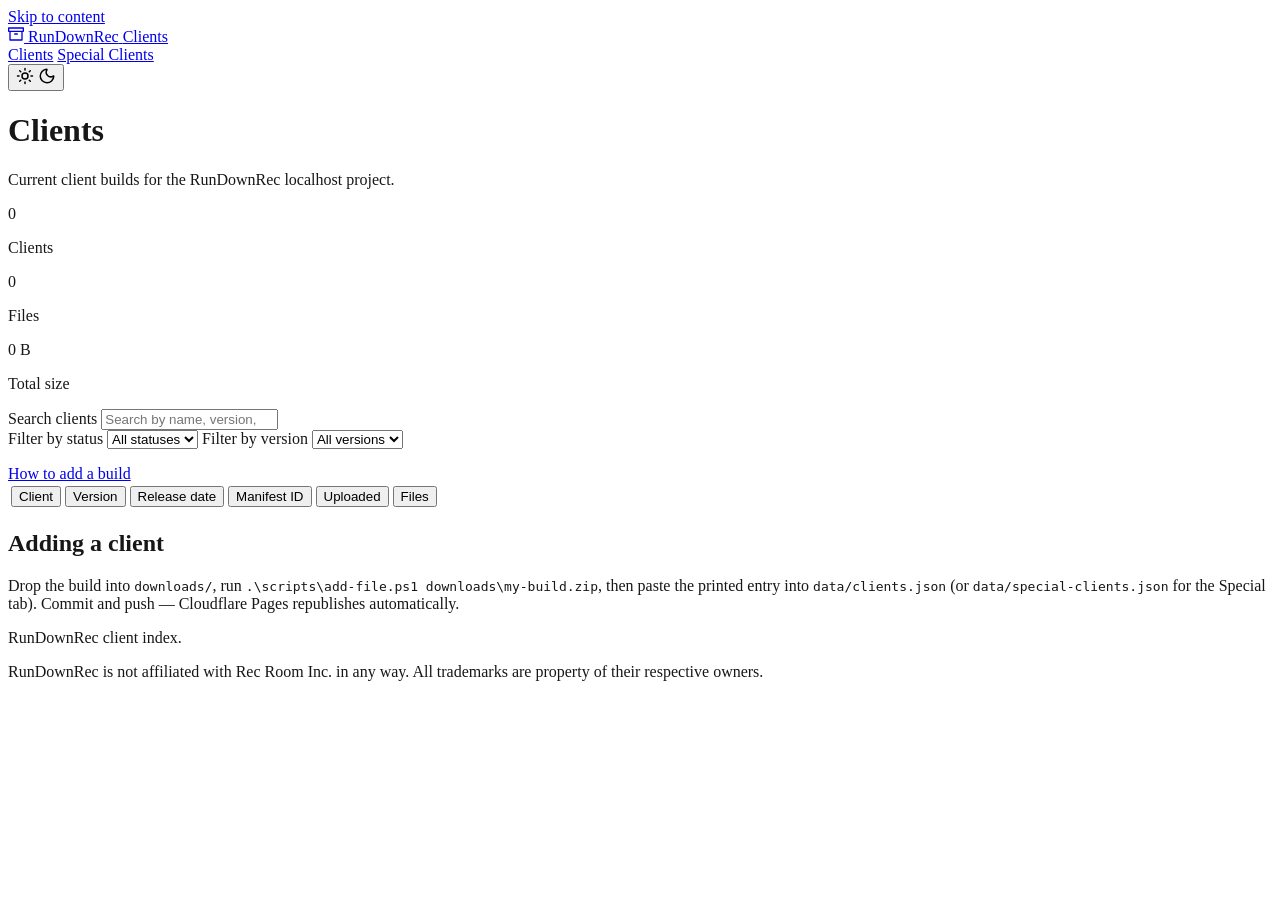
==== index.html @ b3e4652b "Add files via upload" ====
<!doctype html>
<html lang=en>
	<head>
		<meta charset=utf-8 />
		<meta name=viewport content="width=device-width, initial-scale=1" />
		<meta name=text-scale content=scale />

		<style>
			:root {
				color-scheme: light dark;
				background: #fff;
			}
			html,
			body {
				min-height: 100%;
				background: #fff;
				color: #171717;
			}
			@media (prefers-color-scheme: dark) {
				:root:not([data-theme='light']),
				:root:not([data-theme='light']) body {
					background: #0a0a0a;
					color: #f5f5f5;
				}
			}
			:root[data-theme='dark'],
			:root[data-theme='dark'] body {
				color-scheme: dark;
				background: #0a0a0a;
				color: #f5f5f5;
			}
			:root[data-theme='light'],
			:root[data-theme='light'] body {
				color-scheme: light;
				background: #fff;
				color: #171717;
			}
		</style>
		<script>
			(function () {
				var prefersDark =
					window.matchMedia && window.matchMedia('(prefers-color-scheme: dark)').matches;
				var theme = 'light';
				try {
					var saved = localStorage.getItem('theme');
					theme = saved === 'light' || saved === 'dark' ? saved : prefersDark ? 'dark' : 'light';
				} catch (error) {
					theme = prefersDark ? 'dark' : 'light';
				}
				document.documentElement.setAttribute('data-theme', theme);
				document.documentElement.style.colorScheme = theme;
				document.documentElement.style.backgroundColor = theme === 'dark' ? '#0a0a0a' : '#fff';
			})();
		</script>

		<title>RunDownRec Clients</title>
		<meta name=description content="Client builds and special builds for the RunDownRec localhost Revival project." />
		<link rel=icon href=./favicon.svg type="image/svg+xml" />
		<link rel=stylesheet href=./css/styles.css />
	</head>
	<body>
		<a class=skip-link href=#main-content>Skip to content</a>

		<header class=site-header>
			<div>
				<a href=./ aria-label="RunDownRec home">
					<span class=site-mark aria-hidden=true>
						<svg xmlns=http://www.w3.org/2000/svg width=16 height=16 viewBox="0 0 24 24" fill=none stroke=currentColor stroke-width=2 stroke-linecap=round stroke-linejoin=round><path d="M21 8v13H3V8M1 3h22v5H1zM10 12h4" /></svg>
					</span>
					<span data-site-name>RunDownRec</span>
					<span data-site-tag>Clients</span>
				</a>
				<nav aria-label="Main navigation" data-tabs>
					<a href=./#clients data-tab=clients>Clients</a>
					<a href=./#special data-tab=special>Special Clients</a>
				</nav>
				<button id=theme-toggle type=button aria-label="Switch to dark mode" title="Switch to dark mode">
					<svg class="icon-sun" xmlns=http://www.w3.org/2000/svg width=18 height=18 viewBox="0 0 24 24" fill=none stroke=currentColor stroke-width=2 stroke-linecap=round stroke-linejoin=round><circle cx=12 cy=12 r=4 /><path d="M12 2v2M12 20v2M4.93 4.93l1.41 1.41M17.66 17.66l1.41 1.41M2 12h2M20 12h2M6.34 17.66l-1.41 1.41M19.07 4.93l-1.41 1.41" /></svg>
					<svg class="icon-moon" xmlns=http://www.w3.org/2000/svg width=18 height=18 viewBox="0 0 24 24" fill=none stroke=currentColor stroke-width=2 stroke-linecap=round stroke-linejoin=round><path d="M20.985 12.486a9 9 0 1 1-9.473-9.472c.405-.022.617.46.402.803a6 6 0 0 0 8.268 8.268c.344-.215.825-.004.803.401" /></svg>
				</button>
			</div>
		</header>

		<div class=site-frame>
			<main id=main-content data-main tabindex=-1>
				<h1 data-tab-heading>Clients</h1>
				<p class=intro data-site-intro>
					Current client builds for the RunDownRec localhost project.
				</p>

				<section class=home-summary aria-label="Collection summary">
					<div>
						<p data-stat=entries>0</p>
						<p>Clients</p>
					</div>
					<div>
						<p data-stat=files>0</p>
						<p>Files</p>
					</div>
					<div>
						<p data-stat=size>0 B</p>
						<p>Total size</p>
					</div>
				</section>

				<div class=home-search>
					<label class=sr-only for=client-search>Search clients</label>
					<input id=client-search type=search placeholder="Search by name, version, manifest ID, status, or notes" autocomplete=off spellcheck=false />
					<button type=button id=clear-search hidden aria-label="Clear search">
						<svg xmlns=http://www.w3.org/2000/svg width=16 height=16 viewBox="0 0 24 24" fill=none stroke=currentColor stroke-width=2 stroke-linecap=round stroke-linejoin=round><path d="M18 6 6 18M6 6l12 12" /></svg>
					</button>
				</div>

				<div class=home-filters>
					<label class=sr-only for=status-filter>Filter by status</label>
					<select id=status-filter>
						<option value=all>All statuses</option>
						<option value=ready>Ready</option>
						<option value=partial>Partial</option>
						<option value=broken>Broken</option>
						<option value=archived>Archived</option>
					</select>
					<label class=sr-only for=version-filter>Filter by version</label>
					<select id=version-filter>
						<option value=all>All versions</option>
					</select>
				</div>

				<div class=home-results>
					<p data-results-count></p>
					<a href=#adding-a-client>How to add a build</a>
				</div>

				<table class=builds>
					<thead>
						<tr>
							<th><button type=button data-sort=name aria-pressed=false>Client</button></th>
							<th><button type=button data-sort=version aria-pressed=false>Version</button></th>
							<th><button type=button data-sort=date aria-pressed=false>Release date</button></th>
							<th><button type=button data-sort=manifestId aria-pressed=false>Manifest ID</button></th>
							<th><button type=button data-sort=uploadedAt aria-pressed=false>Uploaded</button></th>
							<th><button type=button data-sort=files aria-pressed=false>Files</button></th>
						</tr>
					</thead>
					<tbody data-rows></tbody>
				</table>

				<p class=empty hidden data-empty>No clients match this search.</p>

				<section class=howto id=adding-a-client aria-label="How to add a client">
					<h2>Adding a client</h2>
					<p>
						Drop the build into <code>downloads/</code>, run
						<code>.\scripts\add-file.ps1 downloads\my-build.zip</code>, then paste the printed entry into
						<code>data/clients.json</code> (or <code>data/special-clients.json</code> for the Special tab).
						Commit and push &mdash; Cloudflare Pages republishes automatically.
					</p>
				</section>
			</main>

			<footer class=site-footer>
				<div>
					<p>
						RunDownRec client index. <span data-site-links></span>
					</p>
					<p>RunDownRec is not affiliated with Rec Room Inc. in any way. All trademarks are property of their respective owners.</p>
				</div>
			</footer>
		</div>

		<template data-row-template>
			<tr>
				<td data-label="Client">
					<div class=row-title>
						<span data-status role=img></span>
						<span data-name></span>
					</div>
					<p class=row-notes data-notes></p>
				</td>
				<td data-label="Version"><span data-version></span></td>
				<td data-label="Release date"><time data-date></time></td>
				<td data-label="Manifest ID"><button type=button class=copy-address data-copy aria-label="Copy manifest ID" title="Copy manifest ID"><span data-manifest></span></button></td>
				<td data-label="Uploaded"><time data-uploaded></time></td>
				<td data-label="Files"><ul class=file-list data-files></ul></td>
			</tr>
		</template>

		<script src=./js/app.js></script>
	</body>
</html>
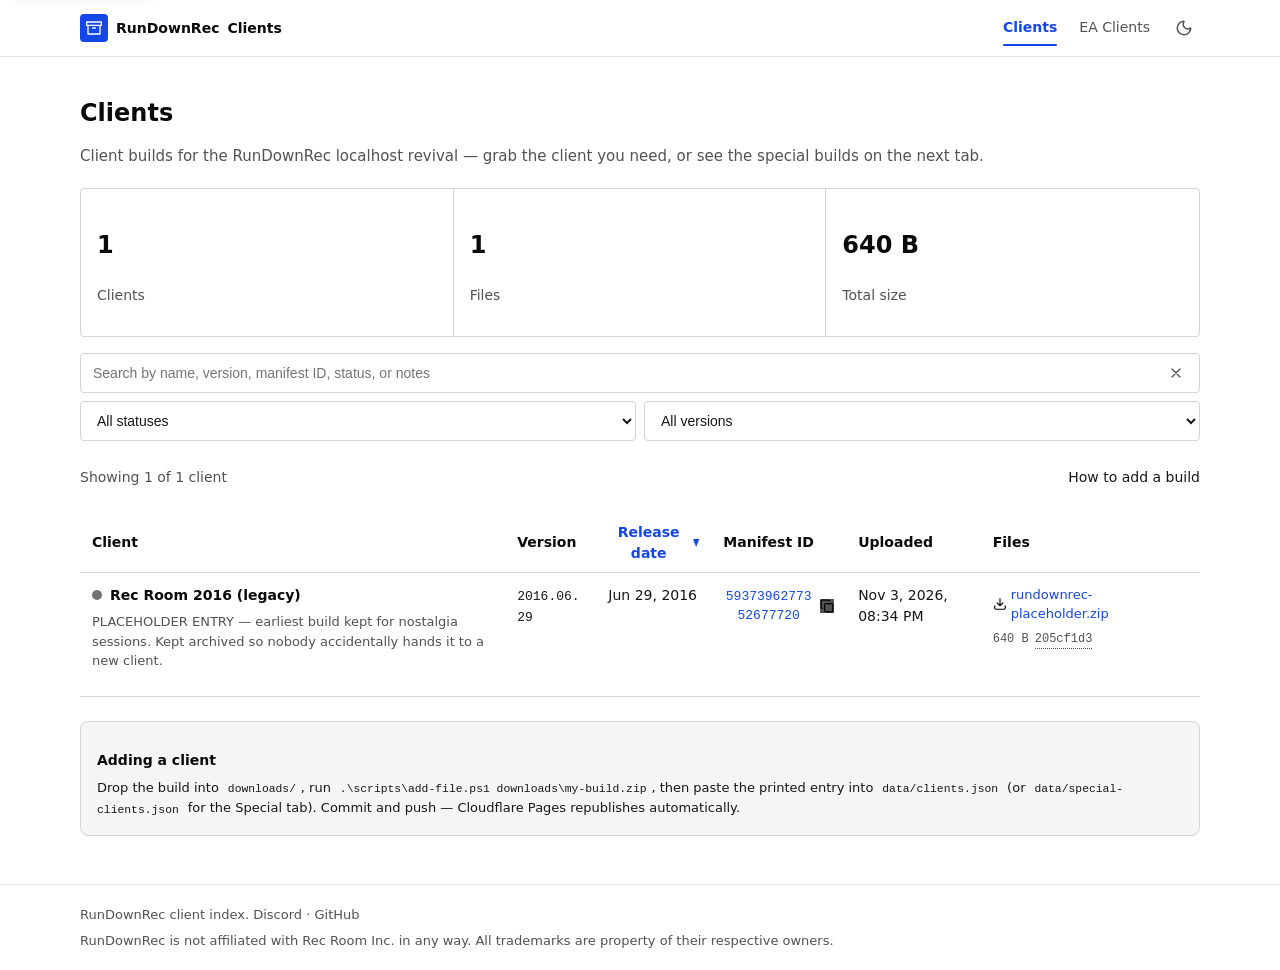
==== commit 9a3741e5: "Change 'Special Clients' to 'EA Clients' in navigation" ====
--- a/index.html
+++ b/index.html
@@ -72,7 +72,7 @@
 				</a>
 				<nav aria-label="Main navigation" data-tabs>
 					<a href=./#clients data-tab=clients>Clients</a>
-					<a href=./#special data-tab=special>Special Clients</a>
+					<a href=./#special data-tab=special>EA Clients</a>
 				</nav>
 				<button id=theme-toggle type=button aria-label="Switch to dark mode" title="Switch to dark mode">
 					<svg class="icon-sun" xmlns=http://www.w3.org/2000/svg width=18 height=18 viewBox="0 0 24 24" fill=none stroke=currentColor stroke-width=2 stroke-linecap=round stroke-linejoin=round><circle cx=12 cy=12 r=4 /><path d="M12 2v2M12 20v2M4.93 4.93l1.41 1.41M17.66 17.66l1.41 1.41M2 12h2M20 12h2M6.34 17.66l-1.41 1.41M19.07 4.93l-1.41 1.41" /></svg>
